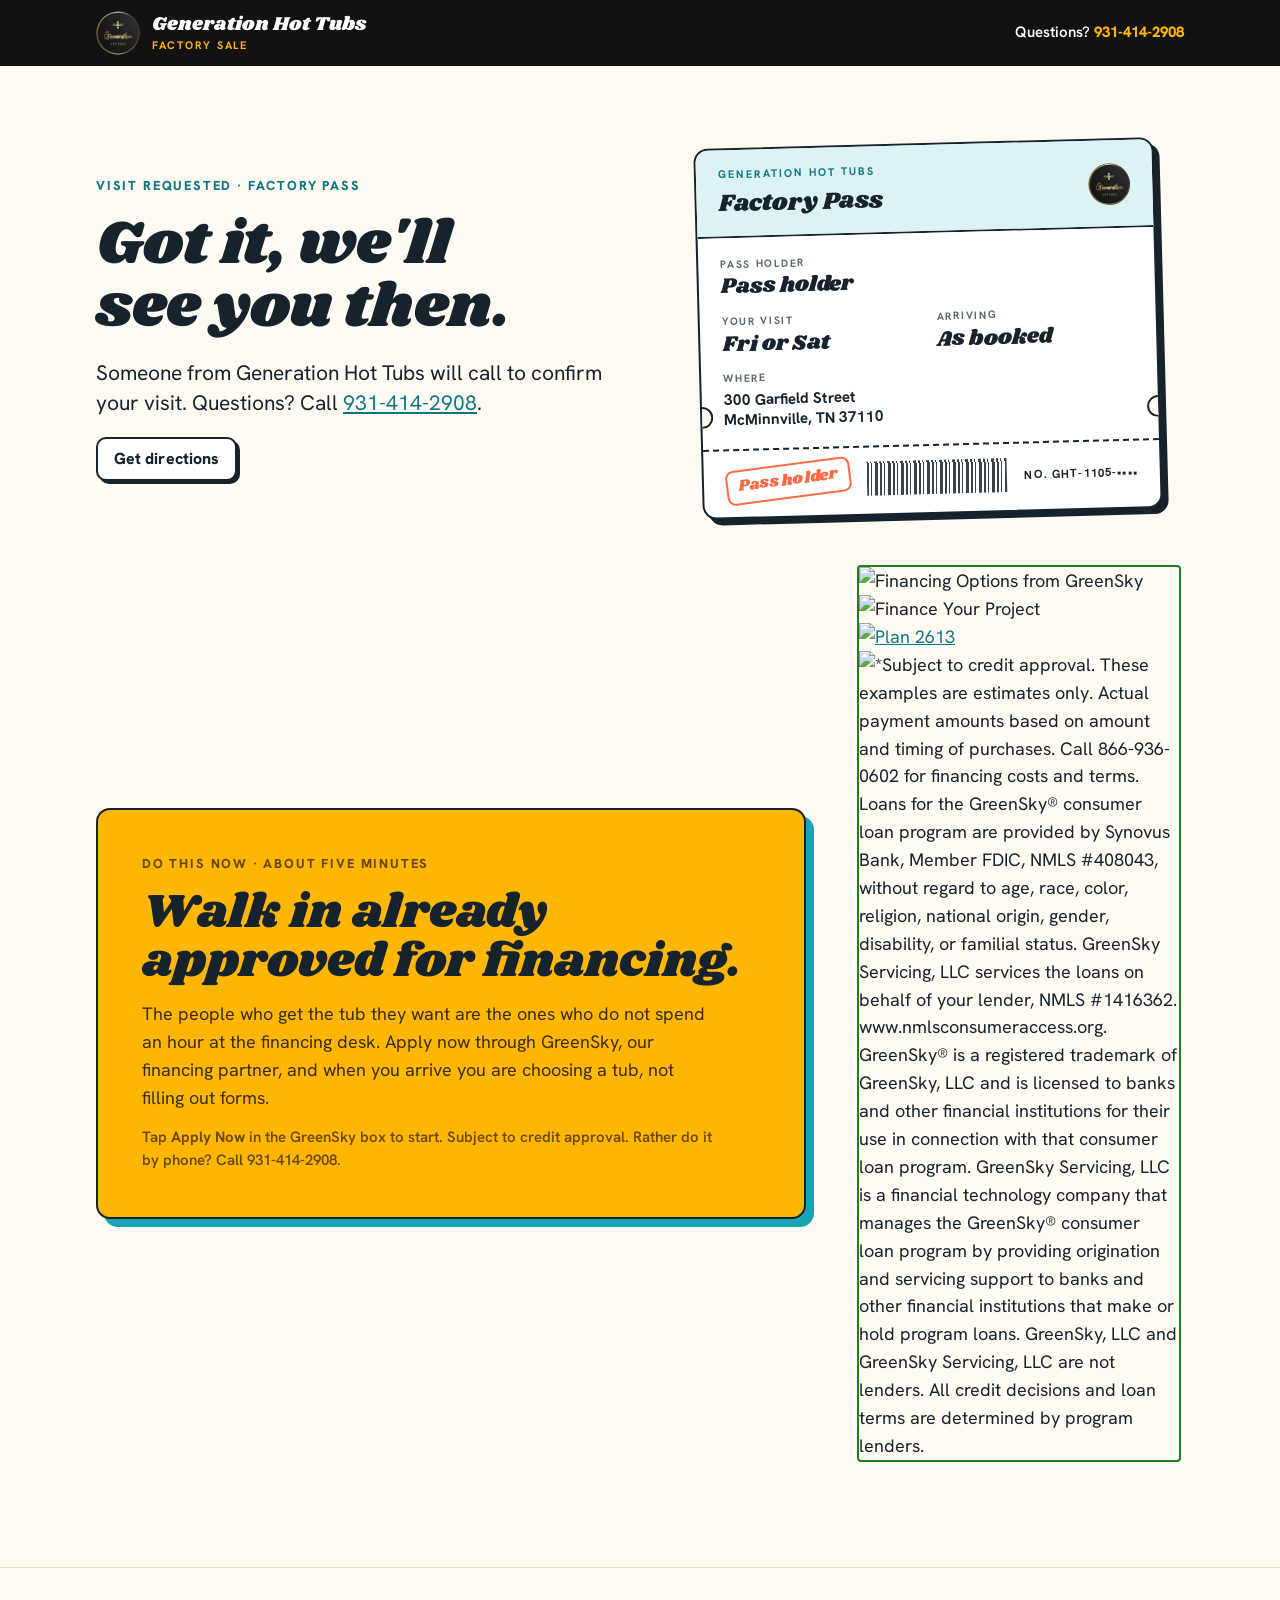
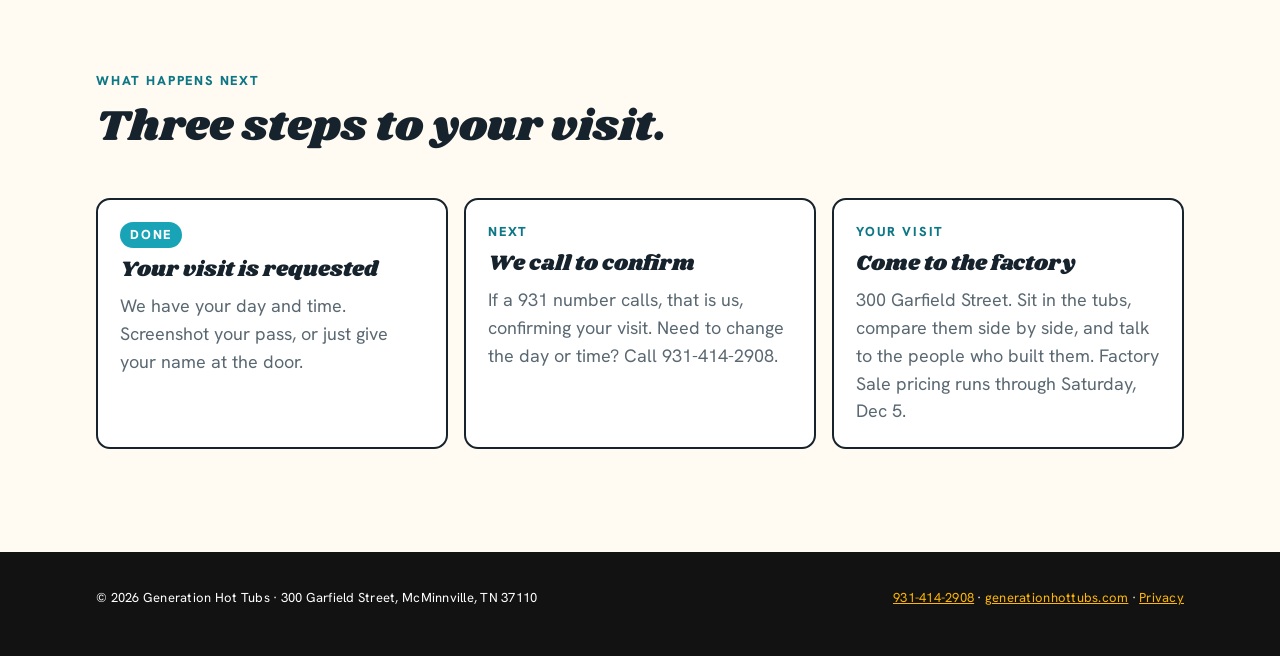
==== appointment-thank-you.html @ e2d0707b "Add Friday and Saturday appointment page and its thank-you page New /factory-sale/appointment/ form " ====
<!doctype html>
<html lang="en">
<head>
<meta charset="utf-8">
<meta name="viewport" content="width=device-width, initial-scale=1, viewport-fit=cover">
<title>Visit Requested | Generation Hot Tubs Factory Sale</title>
<meta name="description" content="Your Friday or Saturday factory visit is requested. Someone from Generation Hot Tubs will call to confirm.">
<meta name="robots" content="noindex">
<link rel="icon" href="img/Generation-Hot-Tub-Logo-Circle.png">
<link rel="preconnect" href="https://fonts.googleapis.com">
<link rel="preconnect" href="https://fonts.gstatic.com" crossorigin>
<link rel="stylesheet" href="https://fonts.googleapis.com/css2?family=Shrikhand&family=Hanken+Grotesk:wght@400;500;600;700;800&display=swap">
<link rel="stylesheet" href="styles.css">
</head>
<body>

<header class="topbar">
  <div class="wrap">
    <a class="brand" href="index.html" aria-label="Back to the Factory Sale page">
      <img src="img/Generation-Hot-Tub-Logo-Circle.png" alt="">
      <span class="name">Generation Hot Tubs <small>Factory Sale</small></span>
    </a>
    <div class="actions">
      <a class="phone" data-ght-href="phoneHref" href="tel:+19314142908">Questions? <b data-ght="phone">931-414-2908</b></a>
    </div>
  </div>
</header>

<main>

  <!-- CONFIRMATION + PASS -->
  <section class="ty-hero">
    <div class="wrap ty-grid">
      <div class="hero-copy">
        <p class="eyebrow">Visit requested &middot; <span id="pass-no-inline">Factory Pass</span></p>
        <h1 class="h-display">Got it, we'll see you then.</h1>
        <p class="lede">Someone from Generation Hot Tubs will call to confirm your visit. Questions? Call <a data-ght-href="phoneHref" href="tel:+19314142908" data-ght="phone">931-414-2908</a>.</p>
        <div class="actions">
          <a class="btn btn-ghost btn-sm" id="cal-link" href="#" target="_blank" rel="noopener" hidden>Add to calendar</a>
          <a class="btn btn-ghost btn-sm" data-ght-href="mapsUrl" href="https://www.google.com/maps/search/?api=1&query=300+Garfield+Street+McMinnville+TN+37110" target="_blank" rel="noopener">Get directions</a>
        </div>
      </div>

      <div class="ticket" id="pass" aria-label="Your Factory Pass">
        <div class="t-head">
          <span class="lbl">Generation Hot Tubs <b>Factory Pass</b></span>
          <img src="img/Generation-Hot-Tub-Logo-Circle.png" alt="">
        </div>
        <div class="t-body">
          <div class="f wide"><span class="l">Pass holder</span><span class="v" id="pass-name">Pass holder</span></div>
          <div class="f"><span class="l">Your visit</span><span class="v" id="pass-date">Fri or Sat</span></div>
          <div class="f"><span class="l">Arriving</span><span class="v" id="pass-time">As booked</span></div>
          <div class="f wide"><span class="l">Where</span><span class="v sm">300 Garfield Street<br>McMinnville, TN 37110</span></div>
        </div>
        <div class="t-foot">
          <span class="stamp">Pass holder</span>
          <span class="barcode" aria-hidden="true"></span>
          <span>No. <span id="pass-no">GHT-1105-&bull;&bull;&bull;&bull;</span></span>
        </div>
      </div>
    </div>
  </section>

  <!-- DO THIS NOW: FINANCING -->
  <section class="band" id="financing" style="border-top:0;padding-top:24px">
    <div class="wrap fin-row">
      <div class="fin">
        <p class="eyebrow">Do this now &middot; About five minutes</p>
        <h2>Walk in already approved for financing.</h2>
        <p>The people who get the tub they want are the ones who do not spend an hour at the financing desk. Apply now through GreenSky, our financing partner, and when you arrive you are choosing a tub, not filling out forms.</p>
        <p class="fin-terms">Tap <b>Apply Now</b> in the GreenSky box to start. Subject to credit approval. Rather do it by phone? Call <span data-ght="phone">931-414-2908</span>.</p>
      </div>
      <div class="gs-slot">
        <!-- GreenSky finance module. Pasted exactly as GreenSky supplied it. Do not edit (GreenSky usage guidelines). -->
        <div class="financing-module" style="box-sizing: border-box; margin: 3px; text-align: left; border-width: 2px; border-style: solid; border-color: #207e20; width: 324px; border-radius: 4px;"><div><img src="https://www.greensky.com/merchantkit/images/finance_buttons/headers/header_320.jpg?v=3.0.612" width="320" alt="Financing Options from GreenSky" tabindex="0" /></div><div><img src="https://www.greensky.com/merchantkit/images/finance_buttons/product_headers/spas_product_header_320.jpg?v=3.0.612" width="320" alt="Finance Your Project" tabindex="0" /></div><div><a href="https://projects.greensky.com/MerchantLoanApplication?apptype=short&merchant=81140372&dealerplan=2613&channel=External-Button-03" target="_blank" tabindex="0"><img src="https://www.greensky.com/merchantkit/images/finance_buttons/plans/2613_320x100.jpg?v=3.0.612" width="320" alt="Plan 2613" /></a></div><div><img src="https://www.greensky.com/merchantkit/images/finance_buttons/footers/footer_320.jpg?v=3.0.612" width="320" alt="*Subject to credit approval. These examples are estimates only. Actual payment amounts based on amount and timing of purchases. Call 866-936-0602 for financing costs and terms. Loans for the GreenSky® consumer loan program are provided by Synovus Bank, Member FDIC, NMLS #408043, without regard to age, race, color, religion, national origin, gender, disability, or familial status. GreenSky Servicing, LLC services the loans on behalf of your lender, NMLS #1416362. www.nmlsconsumeraccess.org. GreenSky® is a registered trademark of GreenSky, LLC and is licensed to banks and other financial institutions for their use in connection with that consumer loan program. GreenSky Servicing, LLC is a financial technology company that manages the GreenSky® consumer loan program by providing origination and servicing support to banks and other financial institutions that make or hold program loans. GreenSky, LLC and GreenSky Servicing, LLC are not lenders. All credit decisions and loan terms are determined by program lenders." tabindex="0" /></div></div>
      </div>
    </div>
  </section>

  <!-- WHAT HAPPENS NEXT -->
  <section class="band">
    <div class="wrap">
      <div class="sec-head">
        <p class="eyebrow">What happens next</p>
        <h2 class="h-section">Three steps to your visit.</h2>
      </div>
      <div class="next">
        <div class="step">
          <span class="n done">Done</span>
          <h3>Your visit is requested</h3>
          <p class="muted">We have your day and time. Screenshot your pass, or just give your name at the door.</p>
        </div>
        <div class="step">
          <span class="n">Next</span>
          <h3>We call to confirm</h3>
          <p class="muted">If a 931 number calls, that is us, confirming your visit. Need to change the day or time? Call <span data-ght="phone">931-414-2908</span>.</p>
        </div>
        <div class="step">
          <span class="n" id="step-day">Your visit</span>
          <h3>Come to the factory</h3>
          <p class="muted">300 Garfield Street. Sit in the tubs, compare them side by side, and talk to the people who built them. Factory Sale pricing runs through Saturday, Dec 5.</p>
        </div>
      </div>
    </div>
  </section>

</main>

<footer class="foot" style="padding-bottom:48px">
  <div class="wrap">
    <span>&copy; 2026 Generation Hot Tubs &middot; 300 Garfield Street, McMinnville, TN 37110</span>
    <span><a data-ght-href="phoneHref" href="tel:+19314142908" data-ght="phone">931-414-2908</a> &middot; <a data-ght-href="siteUrl" href="https://generationhottubs.com/" target="_blank" rel="noopener">generationhottubs.com</a> &middot; <a data-ght-href="privacyUrl" href="https://generationhottubs.com/privacy-notice/" target="_blank" rel="noopener">Privacy</a></span>
  </div>
</footer>

<script src="config.js"></script>
<script src="app.js"></script>
<script>
(function () {
  var C = window.GHT || {};
  var appt = {};
  try { appt = JSON.parse(localStorage.getItem("ght_appt") || "{}") || {}; } catch (e) {}
  var set = function (id, v) { if (v) document.getElementById(id).textContent = v; };
  var pad = function (n) { return (n < 10 ? "0" : "") + n; };

  set("pass-name", [appt.first_name, appt.last_name].filter(Boolean).join(" ").trim());
  set("pass-date", (appt.visit_date || "").replace(/^(\w{3})\w*day, /, "$1, "));
  set("pass-time", appt.visit_time);
  set("step-day", appt.visit_date);
  set("pass-no", appt.passNumber);
  set("pass-no-inline", appt.passNumber);

  // Google Calendar link for the chosen day and hour (Central Standard Time)
  if (appt.date_iso && appt.hour) {
    var h = parseInt(appt.hour, 10);
    var utc = function (hour) { return new Date(appt.date_iso + "T" + pad(hour) + ":00:00-06:00").toISOString().replace(/[-:]|\.\d{3}/g, ""); };
    var cal = document.getElementById("cal-link");
    cal.href = "https://calendar.google.com/calendar/render?action=TEMPLATE" +
      "&text=" + encodeURIComponent("Generation Hot Tubs factory visit") +
      "&dates=" + utc(h) + "/" + utc(h + 1) +
      "&details=" + encodeURIComponent("Factory Sale pricing, up to 40% off. Factory Pass " + (appt.passNumber || "") + ". " + (C.phone || "")) +
      "&location=" + encodeURIComponent((C.address1 || "300 Garfield Street") + ", " + (C.address2 || "McMinnville, TN 37110"));
    cal.hidden = false;
  }
})();
</script>
</body>
</html>
---- styles.css ----
/* ============================================================
   Generation Hot Tubs Factory Sale
   Layout concept: a sunny backyard-pool poster. Warm white page,
   pool-water aqua bands, a marigold button with a hard offset shadow,
   a coral stamp, and one fat bouncy display face carrying the dates.
   Header and footer are the only black on the page.
   ============================================================ */
:root {
  color-scheme: light;
  /* Color */
  --bg: #fffaf2;          /* warm white page */
  --surface: var(--bg);   /* what the ticket notches cut through */
  --white: #ffffff;
  --aqua-light: #dcf2f4;  /* pool-water band */
  --sun-light: #fff1c6;   /* soft sun band */
  --ink: #16222c;         /* text */
  --muted: #5a6872;       /* secondary text */
  --line: #e6dccb;        /* rules and borders */
  --aqua: #18a4b6;        /* water accent */
  --aqua-deep: #0d7786;   /* water accent for text and links */
  --sun: #ffb703;         /* call-to-action marigold */
  --sun-hover: #ffc633;
  --coral: #ff6a45;       /* stamp and small pops */
  --orange: #ff7a1a;      /* the 40% off sunburst */
  --black: #121212;       /* header, footer, mobile bar */
  --on-black: #ffffff;
  --paper: #ffffff;       /* the pass */
  --paper-ink: #16222c;
  /* Type */
  --display: "Shrikhand", "Cooper Black", "Arial Rounded MT Bold", Georgia, serif;
  --body: "Hanken Grotesk", "Helvetica Neue", Arial, sans-serif;
  /* Scale */
  --t-xs: 0.8125rem;
  --t-sm: 0.9375rem;
  --t-md: 1.125rem;
  --t-lg: 1.3125rem;
  --t-xl: clamp(1.9rem, 3.4vw, 2.7rem);
  --t-2xl: clamp(2.3rem, 4.8vw, 3.9rem);
  --gutter-l: max(16px, env(safe-area-inset-left, 0px));
  --gutter-r: max(16px, env(safe-area-inset-right, 0px));
  --radius: 14px;
  --radius-sm: 10px;
  --shadow-hard: 4px 4px 0 var(--ink);
  --shadow-soft: 0 14px 34px -22px rgba(22, 34, 44, 0.35);
}

* { box-sizing: border-box; }
[hidden] { display: none !important; }
html { -webkit-text-size-adjust: 100%; scroll-behavior: smooth; }
@media (prefers-reduced-motion: reduce) { html { scroll-behavior: auto; } * { transition: none !important; } .burst { animation: none; } }
body {
  margin: 0;
  background: var(--bg);
  color: var(--ink);
  font-family: var(--body);
  font-size: var(--t-md);
  line-height: 1.55;
  overflow-x: hidden;
}
img { max-width: 100%; height: auto; display: block; }
a { color: var(--aqua-deep); }
h1, h2, h3, h4 { margin: 0; text-wrap: balance; }
p { margin: 0; }
button { font: inherit; }
:focus-visible { outline: 3px solid var(--aqua); outline-offset: 3px; }

.wrap {
  max-width: 1120px;
  margin-inline: auto;
  padding-left: var(--gutter-l);
  padding-right: var(--gutter-r);
}
.band { padding-block: clamp(56px, 8vw, 104px); }
.band + .band { border-top: 1px solid var(--line); }
.band-aqua { background: var(--aqua-light); --surface: var(--aqua-light); border-top: 0 !important; }
.band-sun { background: var(--sun-light); --surface: var(--sun-light); border-top: 0 !important; }
.band-aqua + .band, .band-sun + .band { border-top: 0; }

/* Type roles */
.eyebrow {
  font-family: var(--body);
  font-weight: 800;
  font-size: var(--t-xs);
  letter-spacing: 0.14em;
  text-transform: uppercase;
  color: var(--aqua-deep);
}
.h-display {
  font-family: var(--display);
  font-weight: 400;
  line-height: 1.02;
  font-size: var(--t-2xl);
}
.h-section {
  font-family: var(--display);
  font-weight: 400;
  line-height: 1.05;
  font-size: var(--t-xl);
}
.h-sub { font-family: var(--body); font-weight: 800; font-size: 1.35rem; line-height: 1.15; letter-spacing: -0.01em; }
.lede { font-size: var(--t-lg); line-height: 1.45; max-width: 36rem; }
.muted { color: var(--muted); }
.measure { max-width: 38rem; }
.ital { font-style: italic; }
.label {
  font-family: var(--body); font-weight: 700; font-size: var(--t-xs);
  letter-spacing: 0.12em; text-transform: uppercase; color: var(--muted);
}

/* Buttons */
.btn {
  display: inline-flex;
  align-items: center;
  justify-content: center;
  gap: 0.6em;
  min-height: 58px;
  padding: 0.7em 1.5em;
  border-radius: var(--radius-sm);
  border: 2px solid var(--ink);
  font-family: var(--body);
  font-weight: 800;
  font-size: 1.125rem;
  letter-spacing: 0.005em;
  text-decoration: none;
  cursor: pointer;
  line-height: 1.1;
  color: var(--ink);
  background: var(--white);
  box-shadow: var(--shadow-hard);
  transition: transform 120ms ease, box-shadow 120ms ease, background-color 120ms ease;
}
.btn:hover { transform: translate(-1px, -1px); box-shadow: 5px 5px 0 var(--ink); }
.btn:active { transform: translate(2px, 2px); box-shadow: 2px 2px 0 var(--ink); }
.btn-gold { background: var(--sun); }
.btn-gold:hover { background: var(--sun-hover); }
.btn-ghost { background: var(--white); }
.btn-paper { background: var(--ink); color: var(--white); }
.btn-paper:hover { background: #22323f; }
.btn-block { width: 100%; }
.btn-sm { min-height: 44px; font-size: 1rem; padding: 0.45em 1em; box-shadow: 3px 3px 0 var(--ink); }
.btn-sm:hover { box-shadow: 4px 4px 0 var(--ink); }
.btn .arrow { font-weight: 800; }
.cta-note { font-size: var(--t-sm); color: var(--muted); margin-top: 12px; }

/* Top bar (black) */
.topbar {
  position: sticky;
  top: env(safe-area-inset-top, 0px);
  z-index: 20;
  background: var(--black);
  color: var(--on-black);
}
.topbar .wrap {
  display: flex;
  align-items: center;
  justify-content: space-between;
  gap: 16px;
  min-height: 66px;
}
.brand { display: flex; align-items: center; gap: 12px; text-decoration: none; color: var(--on-black); }
.brand img { width: 44px; height: 44px; border-radius: 50%; }
.brand .name { font-family: var(--display); font-weight: 400; font-size: 1.2rem; line-height: 1; white-space: nowrap; }
.brand .name small { display: block; font-family: var(--body); font-weight: 700; font-size: 0.68rem; letter-spacing: 0.16em; text-transform: uppercase; color: var(--sun); margin-top: 5px; }
.topbar .phone { font-weight: 600; font-size: var(--t-sm); color: var(--on-black); text-decoration: none; white-space: nowrap; }
.topbar .phone b { color: var(--sun); font-weight: 800; }
.topbar .actions { display: flex; align-items: center; gap: 16px; }
.topbar .btn-sm { border-color: var(--sun); box-shadow: 3px 3px 0 var(--sun); }
.topbar .btn-sm:hover { box-shadow: 4px 4px 0 var(--sun); }
@media (max-width: 720px) { .topbar .btn-sm { display: none; } }
@media (max-width: 520px) {
  .topbar .wrap { gap: 8px; }
  .brand { gap: 8px; }
  .brand img { width: 36px; height: 36px; }
  .brand .name { font-size: 0.95rem; }
  .brand .name small { display: none; }
  .topbar .phone { font-size: 0.78rem; }
  .mobilebar .btn { font-size: 1rem; }
}

/* Hero */
.hero {
  position: relative;
  isolation: isolate;
  overflow: hidden;
  padding-block: clamp(40px, 7vw, 96px) clamp(40px, 6vw, 72px);
}
.hero-bg {
  position: absolute; inset: 0; z-index: -1;
  background-image: url("img/Product-Classic-BG-1.webp");
  background-size: cover;
  background-position: center;
  opacity: 0.9;
  -webkit-mask-image: linear-gradient(90deg, transparent 38%, #000 80%);
  mask-image: linear-gradient(90deg, transparent 38%, #000 80%);
}
.hero-bg::after {
  content: ""; position: absolute; inset: 0;
  background: linear-gradient(180deg, rgba(255,250,242,0.1), rgba(255,250,242,0.55));
}
@media (max-width: 880px) {
  .hero-bg { -webkit-mask-image: linear-gradient(180deg, transparent 55%, #000 100%); mask-image: linear-gradient(180deg, transparent 55%, #000 100%); }
}
.bubbles { position: absolute; inset: 0; z-index: -1; pointer-events: none; overflow: hidden; }
.bubbles i {
  position: absolute; border-radius: 50%;
  background: radial-gradient(circle at 35% 35%, rgba(255,255,255,0.9), rgba(24,164,182,0.18) 60%, rgba(24,164,182,0.05));
  border: 1px solid rgba(24,164,182,0.25);
}
.bubbles i:nth-child(1) { width: 140px; height: 140px; left: 52%; top: 8%; }
.bubbles i:nth-child(2) { width: 54px; height: 54px; left: 63%; top: 34%; }
.bubbles i:nth-child(3) { width: 90px; height: 90px; left: 70%; top: 58%; }
.bubbles i:nth-child(4) { width: 32px; height: 32px; left: 58%; top: 70%; }
@media (max-width: 880px) { .bubbles i:nth-child(1) { left: 72%; top: 4%; width: 90px; height: 90px; } .bubbles i:nth-child(2) { left: 88%; top: 20%; } .bubbles i:nth-child(3), .bubbles i:nth-child(4) { display: none; } }
.hero-grid { display: grid; gap: 28px; }
.dates { display: flex; align-items: flex-end; gap: clamp(8px, 2.5vw, 28px); margin-top: 6px; }
.dates .mon {
  font-family: var(--body);
  font-weight: 800;
  text-transform: uppercase;
  font-size: clamp(1.1rem, 3vw, 1.8rem);
  letter-spacing: 0.14em;
  color: var(--aqua-deep);
  writing-mode: vertical-rl;
  transform: rotate(180deg);
  line-height: 1;
  padding-bottom: 10px;
}
.dates .d { display: grid; justify-items: start; }
.dates .num {
  font-family: var(--display);
  font-weight: 400;
  font-size: clamp(6rem, 21vw, 14rem);
  line-height: 0.9;
  color: var(--ink);
  font-variant-numeric: tabular-nums;
  padding-right: 0.08em;
}
.dates .dow {
  font-family: var(--body);
  font-weight: 800;
  font-size: var(--t-xs);
  letter-spacing: 0.16em;
  text-transform: uppercase;
  color: var(--aqua-deep);
  margin-top: 8px;
}
.dates .sep { font-family: var(--display); font-size: clamp(3rem, 10vw, 7rem); color: var(--sun); line-height: 0.9; padding-bottom: 0.75em; -webkit-text-stroke: 1px var(--ink); }
.hero-copy { display: grid; gap: 18px; max-width: 44rem; }

/* "Up to 40% off" sunburst. Desktop: beside the dates, over the tub photo.
   Phone: top right, beside the eyebrow, since the dates fill the width. */
.hero-grid { grid-template-columns: auto minmax(0, 1fr); grid-template-areas: "eyebrow eyebrow" "dates burst" "copy copy"; }
.hero-grid > .eyebrow { grid-area: eyebrow; }
.hero-grid > .dates { grid-area: dates; }
.hero-grid > .hero-copy { grid-area: copy; }
.burst {
  --burst: polygon(50.0% 0.0%, 56.4% 9.5%, 65.5% 2.4%, 68.6% 13.5%, 79.4% 9.5%, 79.0% 21.0%, 90.5% 20.6%, 86.5% 31.4%, 97.6% 34.5%, 90.5% 43.6%, 100.0% 50.0%, 90.5% 56.4%, 97.6% 65.5%, 86.5% 68.6%, 90.5% 79.4%, 79.0% 79.0%, 79.4% 90.5%, 68.6% 86.5%, 65.5% 97.6%, 56.4% 90.5%, 50.0% 100.0%, 43.6% 90.5%, 34.5% 97.6%, 31.4% 86.5%, 20.6% 90.5%, 21.0% 79.0%, 9.5% 79.4%, 13.5% 68.6%, 2.4% 65.5%, 9.5% 56.4%, 0.0% 50.0%, 9.5% 43.6%, 2.4% 34.5%, 13.5% 31.4%, 9.5% 20.6%, 21.0% 21.0%, 20.6% 9.5%, 31.4% 13.5%, 34.5% 2.4%, 43.6% 9.5%);
  grid-area: burst; align-self: center; justify-self: start;
  margin-left: clamp(24px, 5vw, 72px);
  position: relative; isolation: isolate;
  width: clamp(150px, 19vw, 220px); aspect-ratio: 1;
  display: grid; place-content: center; justify-items: center; text-align: center;
  color: var(--ink); line-height: 1;
  transform: rotate(-9deg);
  filter: drop-shadow(6px 6px 0 var(--aqua));
  animation: burst-in 0.6s cubic-bezier(0.2, 1.4, 0.4, 1) 0.2s both;
}
.burst::before, .burst::after { content: ""; position: absolute; clip-path: var(--burst); z-index: -1; }
.burst::before { inset: -3px; background: var(--ink); }
.burst::after { inset: 0; background: radial-gradient(circle at 40% 35%, #ffa04d, var(--orange) 70%); }
.burst .pre, .burst .post { font-family: var(--body); font-weight: 800; text-transform: uppercase; letter-spacing: 0.12em; font-size: clamp(0.8rem, 1.3vw, 1rem); }
.burst .big { font-family: var(--display); font-weight: 400; font-size: clamp(2.6rem, 5.2vw, 4.1rem); line-height: 0.95; margin: 2px 0 0; }
.burst .post { font-family: var(--display); font-weight: 400; letter-spacing: 0.02em; text-transform: none; font-size: clamp(1.3rem, 2.4vw, 1.9rem); line-height: 0.9; }
@keyframes burst-in { from { transform: rotate(-40deg) scale(0.4); opacity: 0; } to { transform: rotate(-9deg) scale(1); opacity: 1; } }
@media (max-width: 880px) {
  .hero-grid { grid-template-columns: minmax(0, 1fr) auto; grid-template-areas: "eyebrow burst" "dates dates" "copy copy"; }
  .hero-grid > .eyebrow { align-self: center; }
  .burst { margin: -10px 4px -18px 8px; width: 118px; }
  .burst .pre { font-size: 0.66rem; }
  .burst .big { font-size: 2.15rem; }
  .burst .post { font-size: 1.05rem; }
  .bubbles i:nth-child(1), .bubbles i:nth-child(2) { display: none; }
}
.cta-row { display: flex; flex-wrap: wrap; gap: 16px; align-items: center; }
.trust {
  display: flex; flex-wrap: wrap; gap: 10px 26px;
  margin-top: 14px; padding-top: 18px;
  border-top: 1px solid var(--line);
  font-weight: 700; font-size: var(--t-xs); letter-spacing: 0.08em; text-transform: uppercase; color: var(--muted);
}
.trust a { color: inherit; text-decoration-color: var(--aqua); text-underline-offset: 3px; }
.trust span::before { content: ""; display: inline-block; width: 9px; height: 9px; border-radius: 50%; background: var(--aqua); margin-right: 9px; vertical-align: 0; }

/* Countdown strip */
.count { background: var(--sun); color: var(--ink); border-top: 2px solid var(--ink); border-bottom: 2px solid var(--ink); }
.count .wrap {
  display: flex; flex-wrap: wrap; align-items: center; justify-content: space-between;
  gap: 10px 24px; min-height: 66px; padding-block: 12px;
  font-weight: 800; font-size: var(--t-sm); letter-spacing: 0.06em; text-transform: uppercase;
}
.count .timer { display: flex; gap: 18px; font-variant-numeric: tabular-nums; }
.count .timer b { font-family: var(--display); font-weight: 400; font-size: 1.9rem; line-height: 1; margin-right: 6px; }

/* Section header pattern */
.sec-head { display: grid; gap: 14px; margin-bottom: clamp(28px, 4vw, 48px); max-width: 48rem; }

/* Pass benefits */
.benefits { display: grid; grid-template-columns: repeat(3, minmax(0, 1fr)); gap: 16px; }
.benefit { background: var(--white); border: 2px solid var(--ink); border-radius: var(--radius); padding: 22px 22px 24px; display: grid; gap: 10px; align-content: start; min-width: 0; box-shadow: var(--shadow-hard); }
.benefit .k { width: 34px; height: 34px; border-radius: 50%; background: var(--aqua); color: var(--white); display: grid; place-items: center; font-weight: 800; font-size: 0.85rem; }
.benefit h3 { font-family: var(--body); font-weight: 800; font-size: 1.3rem; line-height: 1.15; }
@media (max-width: 760px) { .benefits { grid-template-columns: 1fr; } }
.offer-grid { display: grid; grid-template-columns: minmax(0, 1.1fr) minmax(0, 0.9fr); gap: clamp(28px, 5vw, 64px); align-items: center; }
@media (max-width: 880px) { .offer-grid { grid-template-columns: 1fr; } }

/* The Factory Pass (ticket) */
.ticket {
  --notch: 18px;
  position: relative;
  background: var(--paper);
  color: var(--paper-ink);
  max-width: 460px;
  width: 100%;
  margin-inline: auto;
  border: 2px solid var(--ink);
  border-radius: var(--radius);
  box-shadow: 6px 6px 0 var(--ink);
  transform: rotate(-1.5deg);
}
.ticket.flat { transform: none; }
.ticket::before, .ticket::after {
  content: ""; position: absolute; left: calc(var(--notch) * -0.5 - 2px); width: var(--notch); height: var(--notch);
  background: var(--surface); border: 2px solid var(--ink); border-radius: 50%; top: calc(72% - var(--notch) / 2);
  clip-path: inset(0 0 0 50%);
}
.ticket::after { left: auto; right: calc(var(--notch) * -0.5 - 2px); clip-path: inset(0 50% 0 0); }
.ticket .t-head { display: flex; justify-content: space-between; align-items: center; padding: 16px 22px 14px; border-bottom: 2px solid var(--ink); background: var(--aqua-light); border-radius: 12px 12px 0 0; }
.ticket .t-head img { width: 42px; height: 42px; border-radius: 50%; }
.ticket .t-head .lbl { font-weight: 700; font-size: 0.68rem; letter-spacing: 0.18em; text-transform: uppercase; color: var(--aqua-deep); }
.ticket .t-head .lbl b { display: block; font-family: var(--display); font-weight: 400; font-size: 1.5rem; letter-spacing: 0; text-transform: none; color: var(--paper-ink); margin-top: 2px; }
.ticket .t-body { padding: 18px 22px; display: grid; grid-template-columns: 1fr 1fr; gap: 14px 18px; }
.ticket .f { display: grid; gap: 3px; min-width: 0; }
.ticket .f .l { font-weight: 700; font-size: 0.66rem; letter-spacing: 0.16em; text-transform: uppercase; color: var(--muted); }
.ticket .f .v { font-family: var(--display); font-weight: 400; font-size: 1.35rem; line-height: 1.1; overflow-wrap: anywhere; }
.ticket .f .v.sm { font-family: var(--body); font-size: 0.95rem; font-weight: 700; line-height: 1.35; }
.ticket .f.wide { grid-column: 1 / -1; }
.ticket .t-foot { border-top: 2px dashed var(--ink); padding: 14px 22px 18px; display: flex; justify-content: space-between; align-items: center; gap: 12px; font-weight: 700; font-size: 0.72rem; letter-spacing: 0.1em; text-transform: uppercase; }
.ticket .stamp {
  font-family: var(--display); font-weight: 400; font-size: 1rem; letter-spacing: 0.02em; text-transform: none;
  color: var(--coral); border: 2px solid var(--coral); padding: 3px 10px; border-radius: 8px; transform: rotate(-6deg);
}
.ticket .barcode { height: 34px; flex: 1; max-width: 140px;
  background: repeating-linear-gradient(90deg, var(--ink) 0 2px, transparent 2px 4px, var(--ink) 4px 5px, transparent 5px 8px, var(--ink) 8px 11px, transparent 11px 13px);
  opacity: 0.85; }

/* Factory section */
.split { display: grid; grid-template-columns: minmax(0, 1fr) minmax(0, 1fr); gap: clamp(28px, 5vw, 72px); align-items: center; }
@media (max-width: 880px) { .split { grid-template-columns: 1fr; } }
.photo { position: relative; transform: rotate(1.2deg); }
.photo img { width: 100%; border: 2px solid var(--ink); border-radius: var(--radius); box-shadow: 6px 6px 0 var(--aqua); }
.photo .cap { position: absolute; left: 14px; bottom: -14px; background: var(--sun); color: var(--ink); font-weight: 800; font-size: var(--t-xs); letter-spacing: 0.08em; text-transform: uppercase; padding: 8px 14px; border: 2px solid var(--ink); border-radius: 999px; transform: rotate(-2deg); }
.points { display: grid; gap: 18px; margin: 0; padding: 0; list-style: none; }
.points li { display: grid; grid-template-columns: 34px 1fr; gap: 14px; align-items: start; }
.points li .mark { width: 34px; height: 34px; border-radius: 50%; background: var(--sun); border: 2px solid var(--ink); display: grid; place-items: center; font-weight: 800; font-size: 0.9rem; color: var(--ink); }
.points li b { display: block; font-weight: 800; font-size: 1.2rem; line-height: 1.15; margin-bottom: 4px; }

/* Lineup */
.lineup { display: grid; grid-template-columns: repeat(3, minmax(0, 1fr)); gap: 20px; }
@media (max-width: 880px) { .lineup { grid-template-columns: 1fr; } }
.tub { background: var(--white); border: 2px solid var(--ink); border-radius: var(--radius); display: grid; grid-template-rows: auto 1fr; min-width: 0; overflow: hidden; box-shadow: var(--shadow-soft); transition: transform 150ms ease; }
.tub:hover { transform: translateY(-3px); }
.tub .shot { background: var(--aqua-light); aspect-ratio: 4 / 3; max-width: 100%; display: grid; place-items: center; overflow: hidden; border-bottom: 2px solid var(--ink); }
.tub .shot img { width: 72%; height: auto; mix-blend-mode: multiply; }
.tub .body { padding: 20px 22px 24px; display: grid; gap: 10px; align-content: start; }
.tub .who { font-weight: 800; font-size: var(--t-xs); letter-spacing: 0.14em; text-transform: uppercase; color: var(--aqua-deep); }
.tub h3 { font-family: var(--display); font-weight: 400; font-size: 1.55rem; line-height: 1.1; }
.tub .spec { font-size: var(--t-sm); color: var(--muted); line-height: 1.55; }
.tub .price { margin-top: 6px; padding-top: 12px; border-top: 2px dashed var(--line); font-size: var(--t-sm); font-weight: 600; }
.tub .price b { color: var(--aqua-deep); font-weight: 800; }
.lineup-foot { margin-top: 24px; display: flex; flex-wrap: wrap; align-items: center; justify-content: space-between; gap: 14px; font-size: var(--t-sm); color: var(--muted); }

/* Quotes */
.quotes { display: grid; grid-template-columns: repeat(3, minmax(0, 1fr)); gap: 20px; }
@media (max-width: 880px) { .quotes { grid-template-columns: 1fr; } }
.quote { display: grid; gap: 14px; background: var(--white); border: 2px solid var(--ink); border-radius: var(--radius); padding: 22px; min-width: 0; margin: 0; position: relative; }
.quote::before { content: "\201C"; position: absolute; top: -22px; left: 16px; font-family: var(--display); font-size: 3.4rem; line-height: 1; color: var(--sun); -webkit-text-stroke: 1px var(--ink); }
.quote p { font-size: var(--t-md); line-height: 1.5; }
.quote cite { font-style: normal; font-weight: 800; font-size: var(--t-xs); letter-spacing: 0.12em; text-transform: uppercase; color: var(--aqua-deep); }
.quote:nth-child(1) { transform: rotate(-1deg); }
.quote:nth-child(3) { transform: rotate(1deg); }

/* Founder */
.founder { display: grid; grid-template-columns: auto minmax(0, 1fr); gap: 28px; align-items: start; }
@media (max-width: 640px) { .founder { grid-template-columns: 1fr; } }
.founder img { width: 96px; height: 96px; border-radius: 50%; border: 2px solid var(--ink); box-shadow: 4px 4px 0 var(--sun); }
.founder blockquote { margin: 0; font-family: var(--display); font-size: clamp(1.25rem, 2.3vw, 1.65rem); line-height: 1.35; max-width: 46rem; }
.founder .who { margin-top: 14px; font-weight: 700; font-size: var(--t-xs); letter-spacing: 0.12em; text-transform: uppercase; color: var(--muted); }
.founder .who b { color: var(--aqua-deep); font-weight: 800; }

/* Event details */
.details { display: grid; grid-template-columns: minmax(0, 1fr) minmax(0, 1fr); gap: clamp(28px, 5vw, 64px); }
@media (max-width: 880px) { .details { grid-template-columns: 1fr; } }
.sched { font-size: var(--t-sm); border: 2px solid var(--ink); border-radius: var(--radius); overflow: hidden; background: var(--white); }
.sched .row { display: flex; justify-content: space-between; gap: 16px; padding: 14px 18px; border-bottom: 2px solid var(--line); }
.sched .row:last-child { border-bottom: 0; }
.sched .row b { font-weight: 800; color: var(--ink); }
.sched .row span { color: var(--aqua-deep); font-weight: 700; white-space: nowrap; }
.addr { display: grid; gap: 6px; font-size: var(--t-sm); line-height: 1.5; margin-top: 20px; }
.addr .big { font-family: var(--display); font-size: 1.7rem; line-height: 1.1; color: var(--ink); }
.expect { list-style: none; margin: 0; padding: 0; display: grid; gap: 12px; }
.expect li { padding-left: 26px; position: relative; }
.expect li::before { content: ""; position: absolute; left: 0; top: 0.42em; width: 12px; height: 12px; border-radius: 50%; background: var(--sun); border: 2px solid var(--ink); }

/* FAQ */
.faq { max-width: 52rem; display: grid; gap: 10px; }
.faq details { background: var(--white); border: 2px solid var(--ink); border-radius: var(--radius-sm); }
.faq summary { cursor: pointer; list-style: none; padding: 16px 18px; display: flex; justify-content: space-between; gap: 16px; align-items: baseline; font-weight: 800; font-size: 1.1rem; line-height: 1.2; }
.faq summary::-webkit-details-marker { display: none; }
.faq summary::after { content: "+"; font-family: var(--display); font-size: 1.3rem; color: var(--aqua-deep); flex-shrink: 0; }
.faq details[open] summary::after { content: "\2212"; }
.faq .a { padding: 0 18px 18px; max-width: 44rem; color: var(--muted); }

/* Forms */
.form { display: grid; gap: 16px; }
.field { display: grid; gap: 6px; min-width: 0; }
.field label { font-weight: 700; font-size: var(--t-xs); letter-spacing: 0.1em; text-transform: uppercase; color: var(--muted); }
.field input, .field select, .field textarea {
  width: 100%; min-height: 56px; padding: 0 16px;
  background: var(--white); color: var(--ink);
  border: 2px solid var(--ink); border-radius: var(--radius-sm);
  font-family: var(--body); font-size: var(--t-md);
}
.field textarea { min-height: 96px; padding: 14px 16px; line-height: 1.45; resize: vertical; }
.field input:focus, .field select:focus, .field textarea:focus { border-color: var(--aqua); outline: none; box-shadow: 0 0 0 4px rgba(24,164,182,0.2); }
.field input[aria-invalid="true"], .field select[aria-invalid="true"] { border-color: var(--coral); }
.field .err { color: #c8401f; font-size: var(--t-sm); display: none; }
.field[data-bad] .err { display: block; }
.grid-2 { display: grid; grid-template-columns: 1fr 1fr; gap: 16px; }
@media (max-width: 560px) { .grid-2 { grid-template-columns: 1fr; } }
.consent { display: grid; grid-template-columns: 22px 1fr; gap: 12px; align-items: start; font-size: var(--t-sm); color: var(--muted); line-height: 1.45; }
.consent input { width: 22px; height: 22px; margin: 2px 0 0; accent-color: var(--aqua-deep); }
.form-note { font-size: var(--t-xs); color: var(--muted); }
.quick { background: var(--white); border: 2px solid var(--ink); border-radius: var(--radius); box-shadow: 6px 6px 0 var(--aqua); padding: clamp(22px, 4vw, 36px); display: grid; gap: 20px; }

/* Footer (black) */
.foot { background: var(--black); color: var(--on-black); padding-block: 36px 120px; font-size: var(--t-xs); letter-spacing: 0.02em; }
.foot .wrap { display: flex; flex-wrap: wrap; justify-content: space-between; gap: 16px 32px; }
.foot a { color: var(--sun); }
@media (min-width: 900px) { .foot { padding-bottom: 48px; } }

/* Mobile sticky action bar (black) */
.mobilebar {
  position: fixed; left: 0; right: 0; bottom: 0; z-index: 30;
  display: grid; grid-template-columns: 1fr auto; gap: 10px;
  padding: 10px var(--gutter-r) calc(10px + env(safe-area-inset-bottom, 0px)) var(--gutter-l);
  background: var(--black);
}
.mobilebar .btn { min-height: 54px; box-shadow: none; border-color: var(--sun); }
.mobilebar .btn:hover, .mobilebar .btn:active { transform: none; box-shadow: none; }
.mobilebar .call { background: var(--black); color: var(--on-black); border-color: var(--on-black); min-width: 60px; padding-inline: 16px; }
@media (min-width: 900px) { .mobilebar { display: none; } }

/* Quiz */
.quiz-layout { display: grid; grid-template-columns: minmax(0, 1.4fr) minmax(0, 0.8fr); gap: clamp(28px, 5vw, 72px); align-items: start; padding-block: clamp(28px, 5vw, 64px); }
@media (max-width: 880px) { .quiz-layout { grid-template-columns: 1fr; } }
.quiz-side { display: grid; gap: 26px; position: sticky; top: calc(66px + 24px + env(safe-area-inset-top, 0px)); padding-top: 6px; }
@media (max-width: 880px) { .quiz-side { position: static; order: 2; } }
.progress { display: flex; align-items: center; justify-content: space-between; gap: 16px; font-weight: 800; font-size: var(--t-xs); letter-spacing: 0.12em; text-transform: uppercase; color: var(--muted); }
.progress .bar { flex: 1; height: 10px; border-radius: 999px; background: var(--white); border: 2px solid var(--ink); position: relative; overflow: hidden; }
.progress .bar i { position: absolute; inset: 0 auto 0 0; background: var(--aqua); width: 0; transition: width 300ms ease; }
.q { display: grid; gap: 22px; margin-top: 26px; }
.q h2 { font-family: var(--display); font-weight: 400; font-size: clamp(1.8rem, 4vw, 2.5rem); line-height: 1.05; }
.q .help { color: var(--muted); max-width: 36rem; }
.opts { display: grid; gap: 12px; }
.opt {
  display: grid; grid-template-columns: 42px 1fr; align-items: center; gap: 14px;
  width: 100%; text-align: left; min-height: 66px; padding: 12px 16px;
  background: var(--white); color: var(--ink); border: 2px solid var(--ink); border-radius: var(--radius-sm);
  cursor: pointer; font-size: var(--t-md); font-weight: 600; line-height: 1.3;
  box-shadow: 3px 3px 0 var(--line);
  transition: transform 120ms ease, box-shadow 120ms ease, background-color 120ms ease;
}
.opt:hover { transform: translate(-1px, -1px); box-shadow: 4px 4px 0 var(--aqua); }
.opt[aria-pressed="true"] { background: var(--aqua-light); box-shadow: 4px 4px 0 var(--aqua); }
.opt .key { width: 42px; height: 42px; border-radius: 50%; background: var(--sun); border: 2px solid var(--ink); display: grid; place-items: center; font-weight: 800; font-size: 1.05rem; color: var(--ink); }
.opt small { display: block; color: var(--muted); font-size: var(--t-sm); font-weight: 500; margin-top: 2px; }
.q-nav { display: flex; justify-content: space-between; align-items: center; gap: 12px; margin-top: 4px; }
.linkbtn { background: none; border: 0; color: var(--aqua-deep); font-weight: 800; font-size: var(--t-sm); cursor: pointer; padding: 10px 0; }
.linkbtn:hover { color: var(--ink); }
.side-card { background: var(--white); border: 2px solid var(--ink); border-radius: var(--radius); padding: 22px; display: grid; gap: 14px; }
.side-card h3 { font-family: var(--display); font-weight: 400; font-size: 1.35rem; line-height: 1.1; }
.side-card ul { margin: 0; padding: 0; list-style: none; display: grid; gap: 10px; font-size: var(--t-sm); color: var(--muted); }
.side-card li { padding-left: 22px; position: relative; }
.side-card li::before { content: ""; position: absolute; left: 0; top: 0.45em; width: 10px; height: 10px; border-radius: 50%; background: var(--aqua); }
/* Appointment page */
.appt-hero { padding-block: clamp(28px, 6vw, 80px) clamp(48px, 7vw, 96px); }
.appt-grid { display: grid; grid-template-columns: minmax(0, 1fr) minmax(0, 1.05fr); gap: clamp(24px, 5vw, 72px); align-items: start; }
.appt-copy { display: grid; gap: 18px; }
@media (min-width: 881px) { .appt-copy { position: sticky; top: 96px; padding-top: 24px; } }
@media (max-width: 880px) { .appt-grid { grid-template-columns: 1fr; } }
.appt-under { margin-top: 22px; font-size: var(--t-sm); font-weight: 600; color: var(--muted); line-height: 1.6; }
.appt-error { font-size: var(--t-sm); font-weight: 700; color: #c8401f; }
.opt-tag { font-weight: 600; letter-spacing: 0.04em; text-transform: none; }
[hidden] { display: none !important; }
.hp { position: absolute; left: -9999px; width: 1px; height: 1px; opacity: 0; }
.text-link { font-weight: 800; color: var(--aqua-deep); text-underline-offset: 3px; }

/* Thank you */
.ty-hero { padding-block: clamp(40px, 6vw, 80px) 24px; }
.ty-grid { display: grid; grid-template-columns: minmax(0, 1fr) minmax(0, 1fr); gap: clamp(28px, 5vw, 72px); align-items: center; }
@media (max-width: 880px) { .ty-grid { grid-template-columns: 1fr; } }
.next { display: grid; grid-template-columns: repeat(3, minmax(0, 1fr)); gap: 16px; }
@media (max-width: 760px) { .next { grid-template-columns: 1fr; } }
.step { background: var(--white); border: 2px solid var(--ink); border-radius: var(--radius); padding: 22px; display: grid; gap: 10px; align-content: start; min-width: 0; }
.step .n { font-weight: 800; font-size: var(--t-xs); letter-spacing: 0.14em; text-transform: uppercase; color: var(--aqua-deep); }
.step .n.done { color: var(--white); background: var(--aqua); display: inline-block; padding: 3px 10px; border-radius: 999px; justify-self: start; }
.step h3 { font-family: var(--display); font-weight: 400; font-size: 1.35rem; line-height: 1.1; }
/* Financing: our copy beside GreenSky's module. The module is fixed at 330px wide
   and must not be restyled, so the layout makes room for it instead. */
.fin-row { display: grid; grid-template-columns: minmax(0, 1fr) auto; gap: clamp(24px, 4vw, 48px); align-items: center; }
@media (max-width: 880px) { .fin-row { grid-template-columns: 1fr; } }
.gs-slot { justify-self: center; max-width: 100%; overflow-x: auto; }
.fin {
  background: var(--sun); color: var(--ink);
  border: 2px solid var(--ink); border-radius: var(--radius); box-shadow: 8px 8px 0 var(--aqua);
  padding: clamp(24px, 4vw, 44px);
  display: grid; gap: 14px; align-content: center;
}
.fin .eyebrow { color: #6b4a00; }
.fin h2 { font-family: var(--display); font-weight: 400; font-size: clamp(1.9rem, 4.2vw, 3rem); line-height: 1.02; }
.fin p { max-width: 36rem; color: #3b2d05; }
.fin .fin-terms { font-size: var(--t-sm); color: #6b4a00; font-weight: 600; }
.match { background: var(--white); border: 2px solid var(--ink); border-radius: var(--radius); box-shadow: var(--shadow-soft); display: grid; grid-template-columns: minmax(0, 0.8fr) minmax(0, 1.2fr); overflow: hidden; }
@media (max-width: 760px) { .match { grid-template-columns: 1fr; } }
.match .shot { background: var(--aqua-light); display: grid; place-items: center; padding: 20px; border-right: 2px solid var(--ink); }
@media (max-width: 760px) { .match .shot { border-right: 0; border-bottom: 2px solid var(--ink); } }
.match .shot img { width: 70%; mix-blend-mode: multiply; }
.match .body { padding: 26px; display: grid; gap: 12px; align-content: center; }
.match h3 { font-family: var(--display); font-weight: 400; font-size: 2rem; line-height: 1.05; }
.match .series { font-weight: 800; font-size: var(--t-xs); letter-spacing: 0.14em; text-transform: uppercase; color: var(--aqua-deep); }
.match .spec { font-size: var(--t-sm); color: var(--muted); line-height: 1.6; }
.actions { display: flex; flex-wrap: wrap; gap: 14px; }
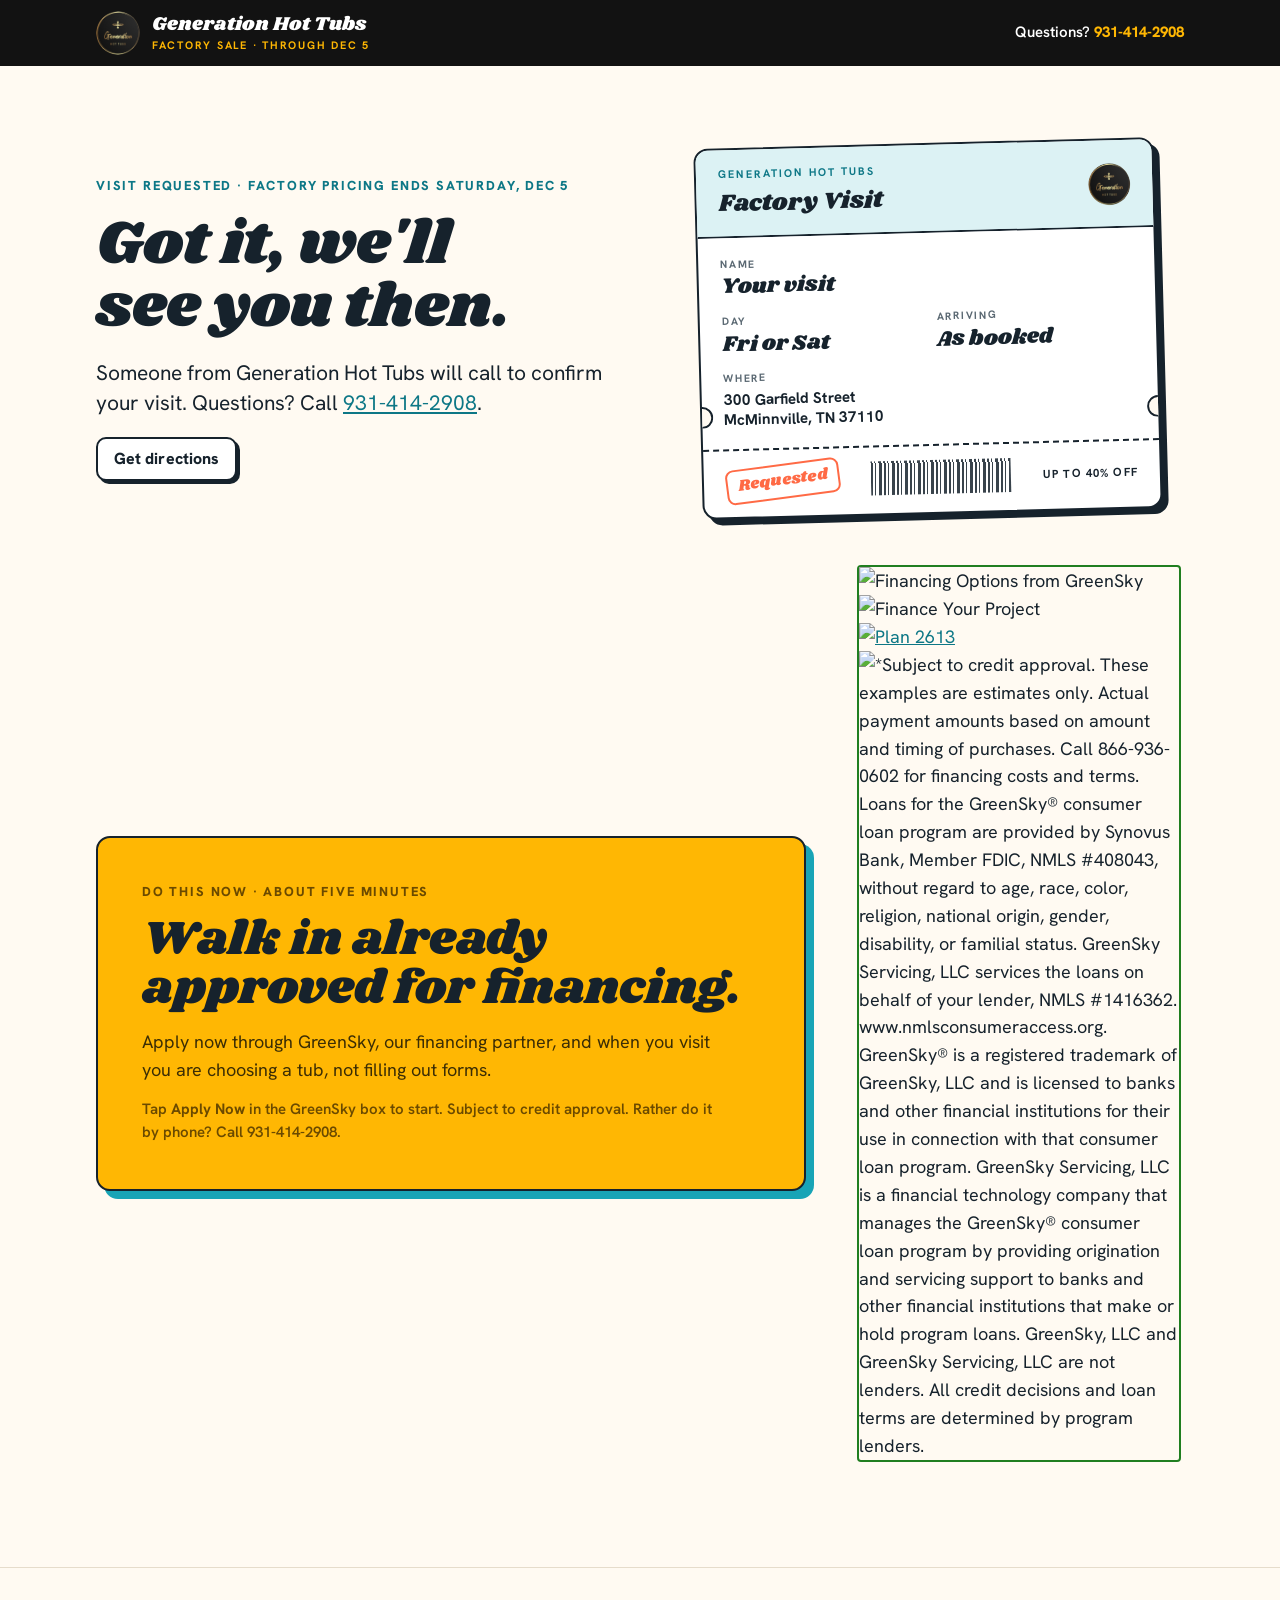
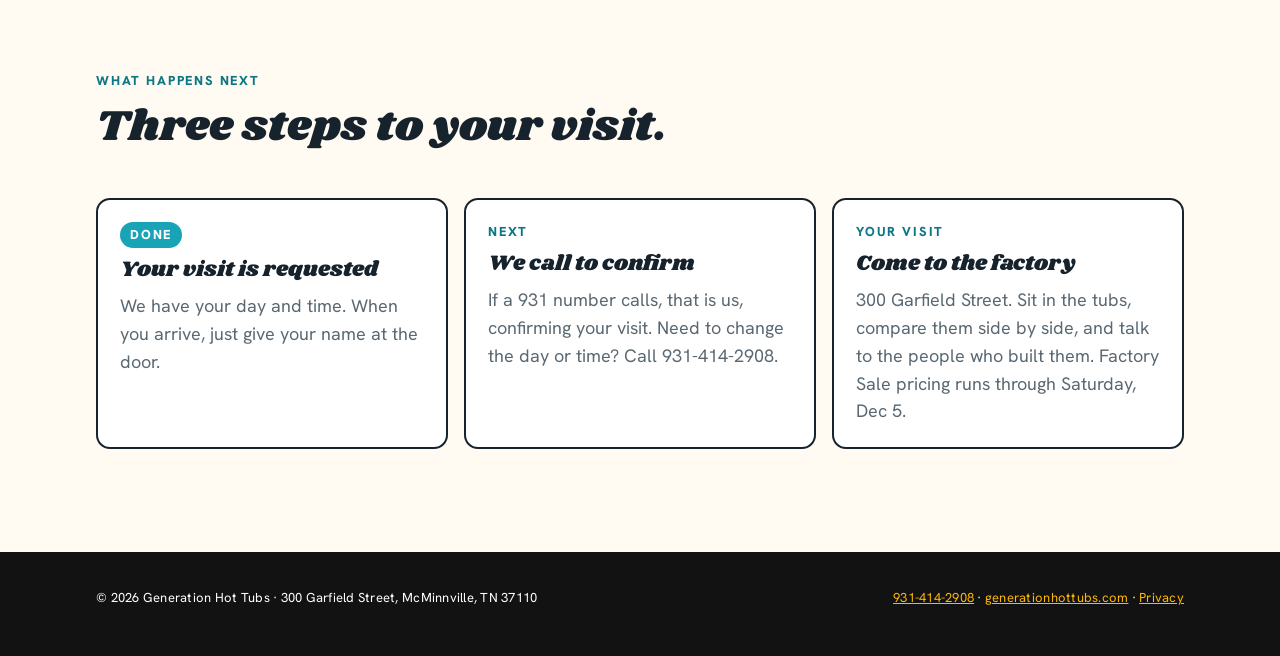
==== commit 7b3e9b39: "Merge sale extension; add appointment pages to the review build The appointment thank-you page now s" ====
--- a/appointment-thank-you.html
+++ b/appointment-thank-you.html
@@ -18,7 +18,7 @@
   <div class="wrap">
     <a class="brand" href="index.html" aria-label="Back to the Factory Sale page">
       <img src="img/Generation-Hot-Tub-Logo-Circle.png" alt="">
-      <span class="name">Generation Hot Tubs <small>Factory Sale</small></span>
+      <span class="name">Generation Hot Tubs <small>Factory Sale &middot; Through Dec 5</small></span>
     </a>
     <div class="actions">
       <a class="phone" data-ght-href="phoneHref" href="tel:+19314142908">Questions? <b data-ght="phone">931-414-2908</b></a>
@@ -28,11 +28,11 @@
 
 <main>
 
-  <!-- CONFIRMATION + PASS -->
+  <!-- CONFIRMATION + VISIT CARD -->
   <section class="ty-hero">
     <div class="wrap ty-grid">
       <div class="hero-copy">
-        <p class="eyebrow">Visit requested &middot; <span id="pass-no-inline">Factory Pass</span></p>
+        <p class="eyebrow">Visit requested &middot; Factory pricing ends Saturday, Dec 5</p>
         <h1 class="h-display">Got it, we'll see you then.</h1>
         <p class="lede">Someone from Generation Hot Tubs will call to confirm your visit. Questions? Call <a data-ght-href="phoneHref" href="tel:+19314142908" data-ght="phone">931-414-2908</a>.</p>
         <div class="actions">
@@ -41,21 +41,21 @@
         </div>
       </div>
 
-      <div class="ticket" id="pass" aria-label="Your Factory Pass">
+      <div class="ticket" id="pass" aria-label="Your factory visit">
         <div class="t-head">
-          <span class="lbl">Generation Hot Tubs <b>Factory Pass</b></span>
+          <span class="lbl">Generation Hot Tubs <b>Factory Visit</b></span>
           <img src="img/Generation-Hot-Tub-Logo-Circle.png" alt="">
         </div>
         <div class="t-body">
-          <div class="f wide"><span class="l">Pass holder</span><span class="v" id="pass-name">Pass holder</span></div>
-          <div class="f"><span class="l">Your visit</span><span class="v" id="pass-date">Fri or Sat</span></div>
+          <div class="f wide"><span class="l">Name</span><span class="v" id="pass-name">Your visit</span></div>
+          <div class="f"><span class="l">Day</span><span class="v" id="pass-date">Fri or Sat</span></div>
           <div class="f"><span class="l">Arriving</span><span class="v" id="pass-time">As booked</span></div>
           <div class="f wide"><span class="l">Where</span><span class="v sm">300 Garfield Street<br>McMinnville, TN 37110</span></div>
         </div>
         <div class="t-foot">
-          <span class="stamp">Pass holder</span>
+          <span class="stamp">Requested</span>
           <span class="barcode" aria-hidden="true"></span>
-          <span>No. <span id="pass-no">GHT-1105-&bull;&bull;&bull;&bull;</span></span>
+          <span>Up to 40% off</span>
         </div>
       </div>
     </div>
@@ -67,7 +67,7 @@
       <div class="fin">
         <p class="eyebrow">Do this now &middot; About five minutes</p>
         <h2>Walk in already approved for financing.</h2>
-        <p>The people who get the tub they want are the ones who do not spend an hour at the financing desk. Apply now through GreenSky, our financing partner, and when you arrive you are choosing a tub, not filling out forms.</p>
+        <p>Apply now through GreenSky, our financing partner, and when you visit you are choosing a tub, not filling out forms.</p>
         <p class="fin-terms">Tap <b>Apply Now</b> in the GreenSky box to start. Subject to credit approval. Rather do it by phone? Call <span data-ght="phone">931-414-2908</span>.</p>
       </div>
       <div class="gs-slot">
@@ -88,7 +88,7 @@
         <div class="step">
           <span class="n done">Done</span>
           <h3>Your visit is requested</h3>
-          <p class="muted">We have your day and time. Screenshot your pass, or just give your name at the door.</p>
+          <p class="muted">We have your day and time. When you arrive, just give your name at the door.</p>
         </div>
         <div class="step">
           <span class="n">Next</span>
@@ -127,8 +127,6 @@
   set("pass-date", (appt.visit_date || "").replace(/^(\w{3})\w*day, /, "$1, "));
   set("pass-time", appt.visit_time);
   set("step-day", appt.visit_date);
-  set("pass-no", appt.passNumber);
-  set("pass-no-inline", appt.passNumber);
 
   // Google Calendar link for the chosen day and hour (Central Standard Time)
   if (appt.date_iso && appt.hour) {
@@ -138,7 +136,7 @@
     cal.href = "https://calendar.google.com/calendar/render?action=TEMPLATE" +
       "&text=" + encodeURIComponent("Generation Hot Tubs factory visit") +
       "&dates=" + utc(h) + "/" + utc(h + 1) +
-      "&details=" + encodeURIComponent("Factory Sale pricing, up to 40% off. Factory Pass " + (appt.passNumber || "") + ". " + (C.phone || "")) +
+      "&details=" + encodeURIComponent("Factory Sale pricing, up to 40% off. " + (C.phone || "")) +
       "&location=" + encodeURIComponent((C.address1 || "300 Garfield Street") + ", " + (C.address2 || "McMinnville, TN 37110"));
     cal.hidden = false;
   }
--- a/styles.css
+++ b/styles.css
@@ -299,6 +299,7 @@
   font-weight: 800; font-size: var(--t-sm); letter-spacing: 0.06em; text-transform: uppercase;
 }
 .count .timer { display: flex; gap: 18px; font-variant-numeric: tabular-nums; }
+.count a { color: inherit; text-underline-offset: 3px; white-space: nowrap; }
 .count .timer b { font-family: var(--display); font-weight: 400; font-size: 1.9rem; line-height: 1; margin-right: 6px; }
 
 /* Section header pattern */
@@ -310,6 +311,16 @@
 .benefit .k { width: 34px; height: 34px; border-radius: 50%; background: var(--aqua); color: var(--white); display: grid; place-items: center; font-weight: 800; font-size: 0.85rem; }
 .benefit h3 { font-family: var(--body); font-weight: 800; font-size: 1.3rem; line-height: 1.15; }
 @media (max-width: 760px) { .benefits { grid-template-columns: 1fr; } }
+/* Offer section: benefits stacked beside the "Get my factory price" form */
+.benefits.stack { grid-template-columns: 1fr; }
+.benefits.stack .benefit { grid-template-columns: 34px minmax(0, 1fr); column-gap: 16px; row-gap: 6px; padding: 18px 20px; }
+.benefits.stack .benefit .k { grid-row: 1 / span 2; }
+.benefits.stack .benefit h3, .benefits.stack .benefit p { grid-column: 2; }
+.offer-grid { align-items: start; }
+.offer-side { display: grid; gap: 20px; min-width: 0; scroll-margin-top: 92px; }
+.visit-cta { display: flex; flex-wrap: wrap; align-items: center; justify-content: space-between; gap: 12px 18px; font-size: var(--t-sm); font-weight: 600; }
+.visit-cta p { flex: 1 1 14rem; }
+.tub .price a { color: inherit; text-decoration-color: var(--aqua); text-underline-offset: 3px; }
 .offer-grid { display: grid; grid-template-columns: minmax(0, 1.1fr) minmax(0, 0.9fr); gap: clamp(28px, 5vw, 64px); align-items: center; }
 @media (max-width: 880px) { .offer-grid { grid-template-columns: 1fr; } }
 
@@ -404,7 +415,9 @@
 .sched .row { display: flex; justify-content: space-between; gap: 16px; padding: 14px 18px; border-bottom: 2px solid var(--line); }
 .sched .row:last-child { border-bottom: 0; }
 .sched .row b { font-weight: 800; color: var(--ink); }
-.sched .row span { color: var(--aqua-deep); font-weight: 700; white-space: nowrap; }
+.sched .row { flex-wrap: wrap; }
+.sched .row span { color: var(--aqua-deep); font-weight: 700; }
+.sched .row span a { color: var(--ink); text-underline-offset: 3px; white-space: nowrap; }
 .addr { display: grid; gap: 6px; font-size: var(--t-sm); line-height: 1.5; margin-top: 20px; }
 .addr .big { font-family: var(--display); font-size: 1.7rem; line-height: 1.1; color: var(--ink); }
 .expect { list-style: none; margin: 0; padding: 0; display: grid; gap: 12px; }
